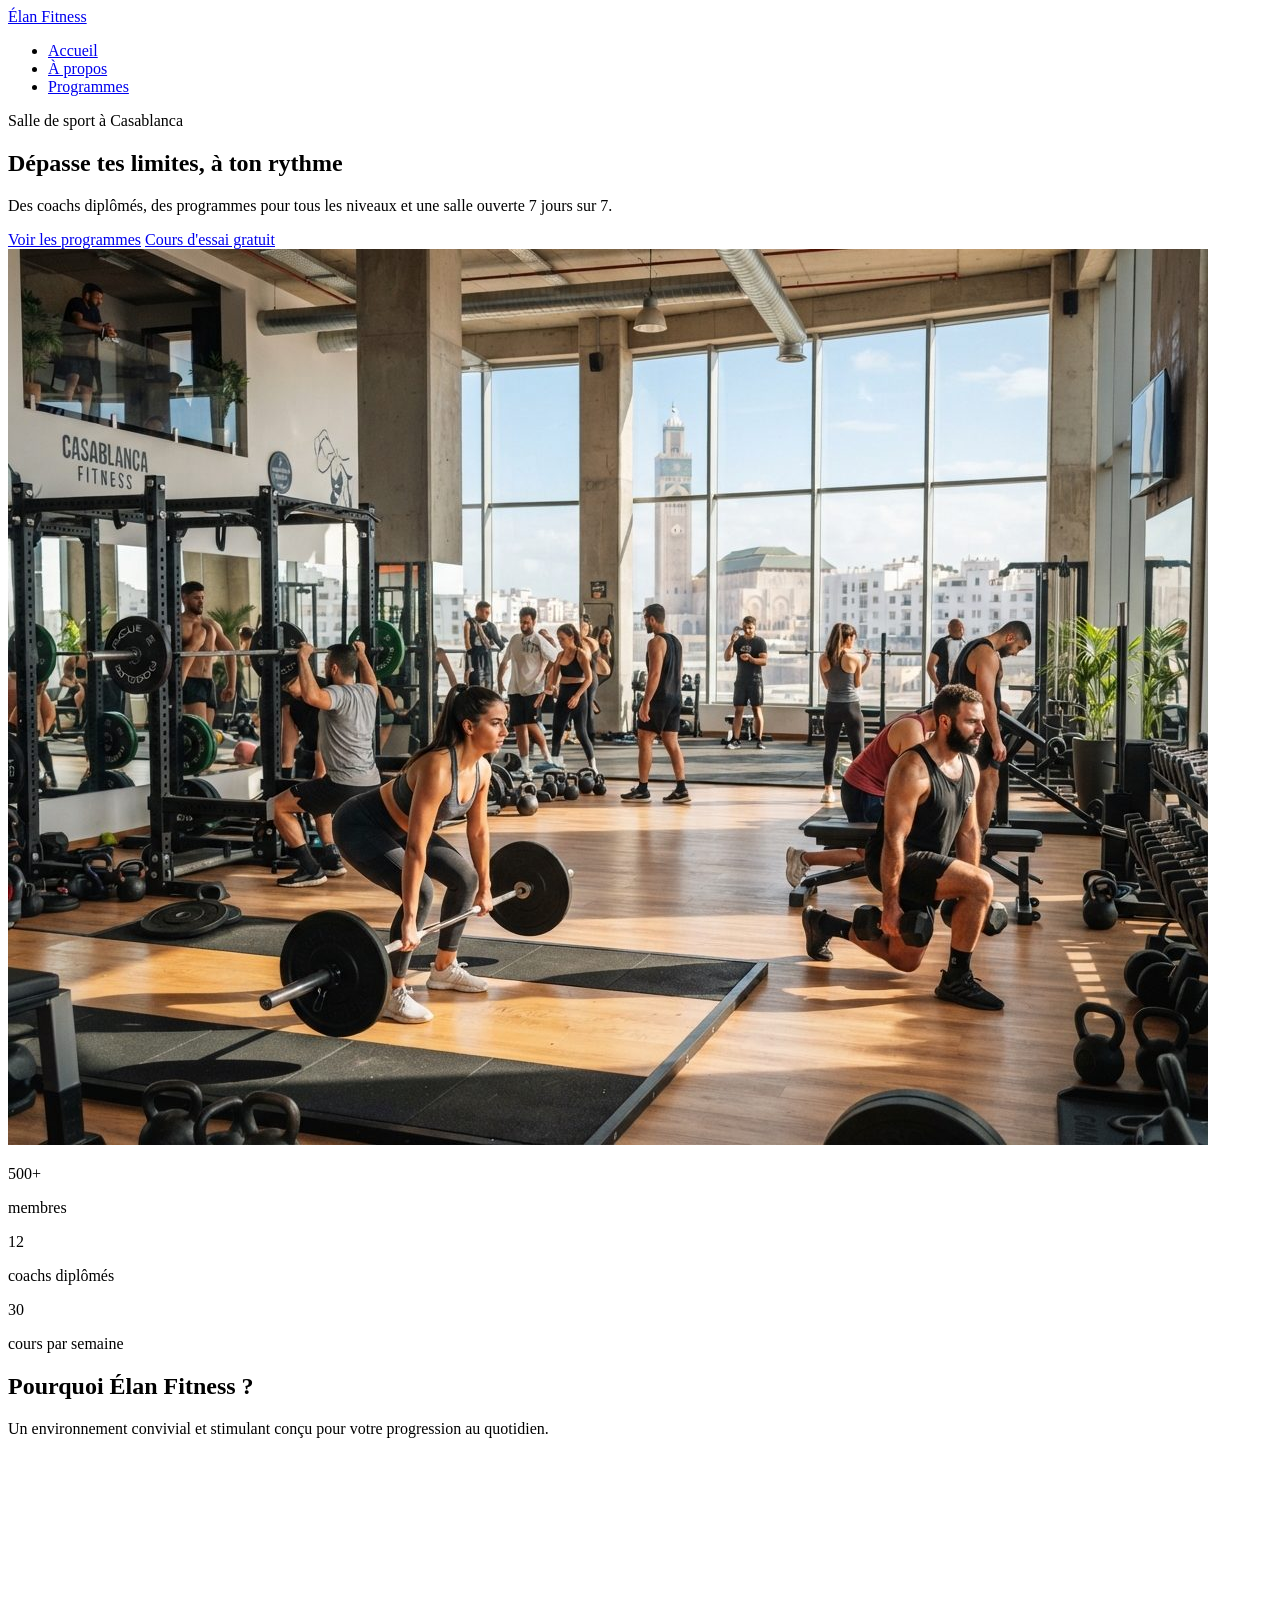
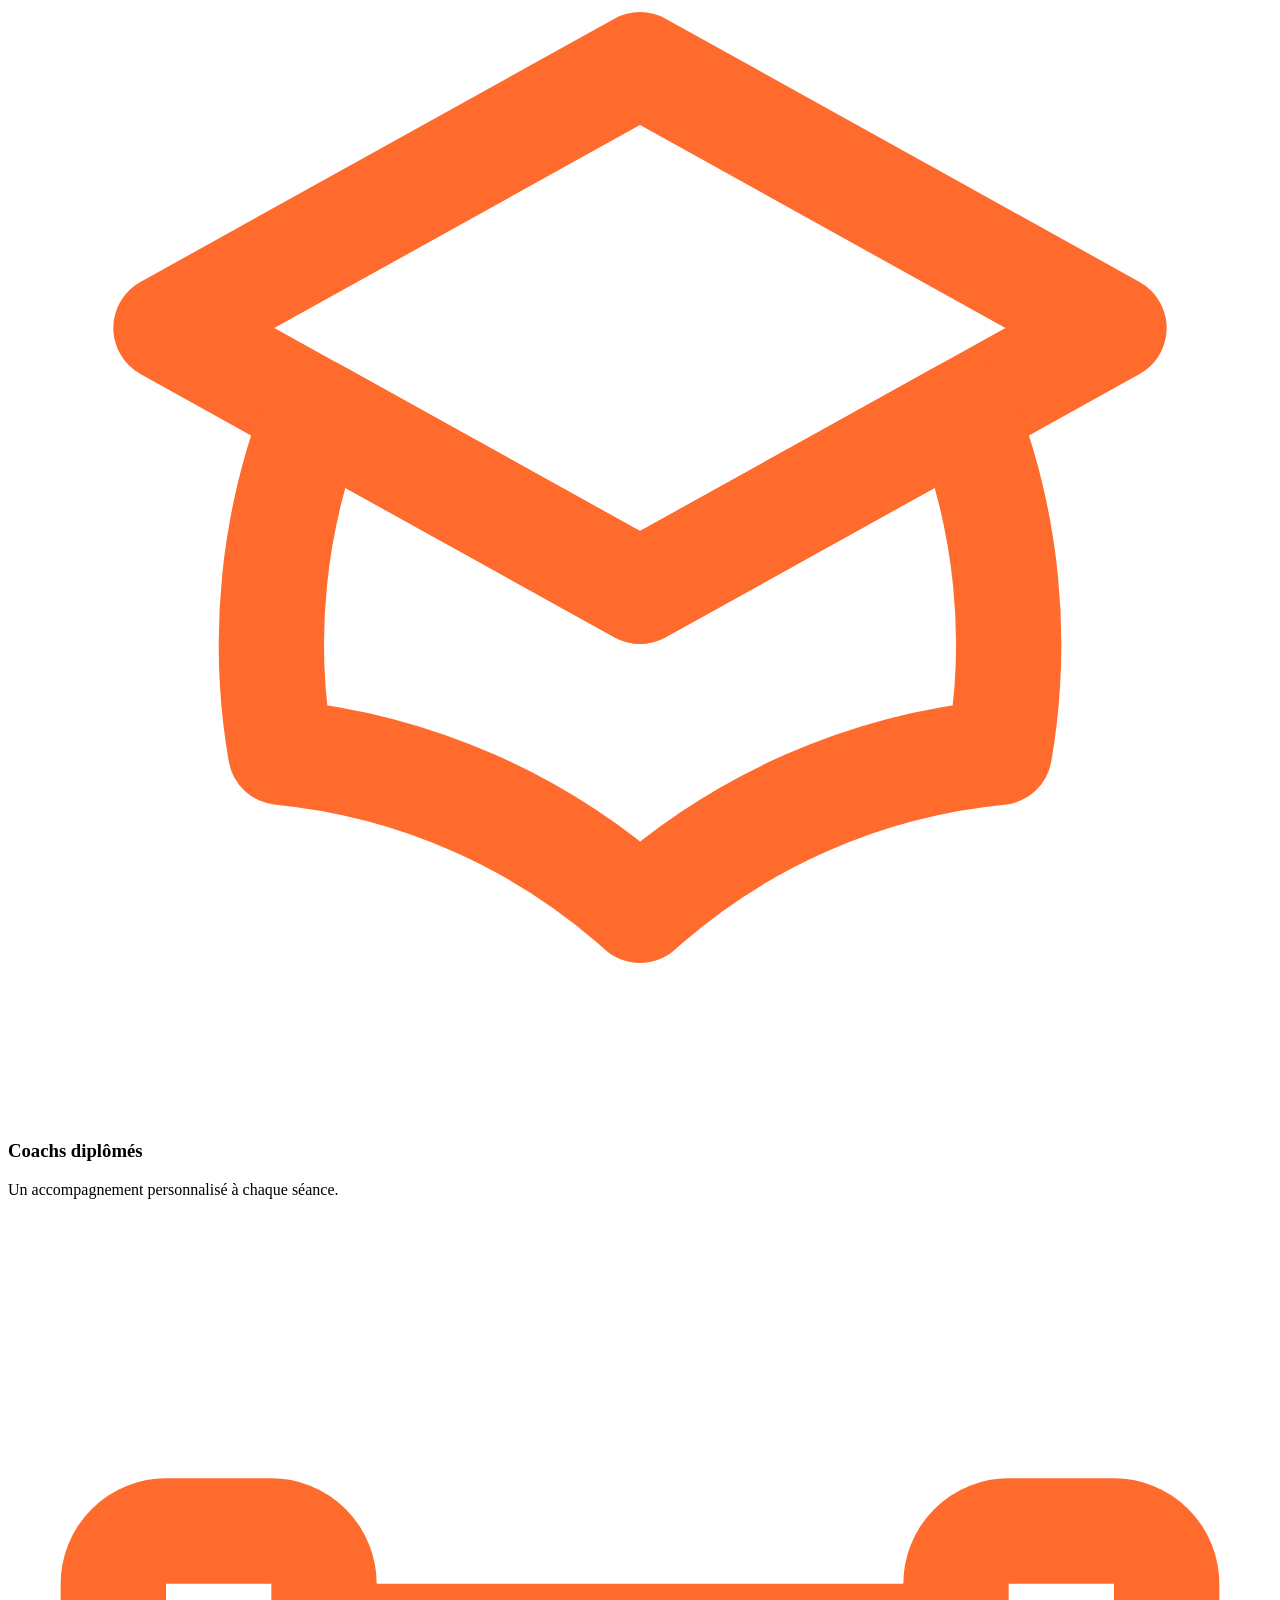
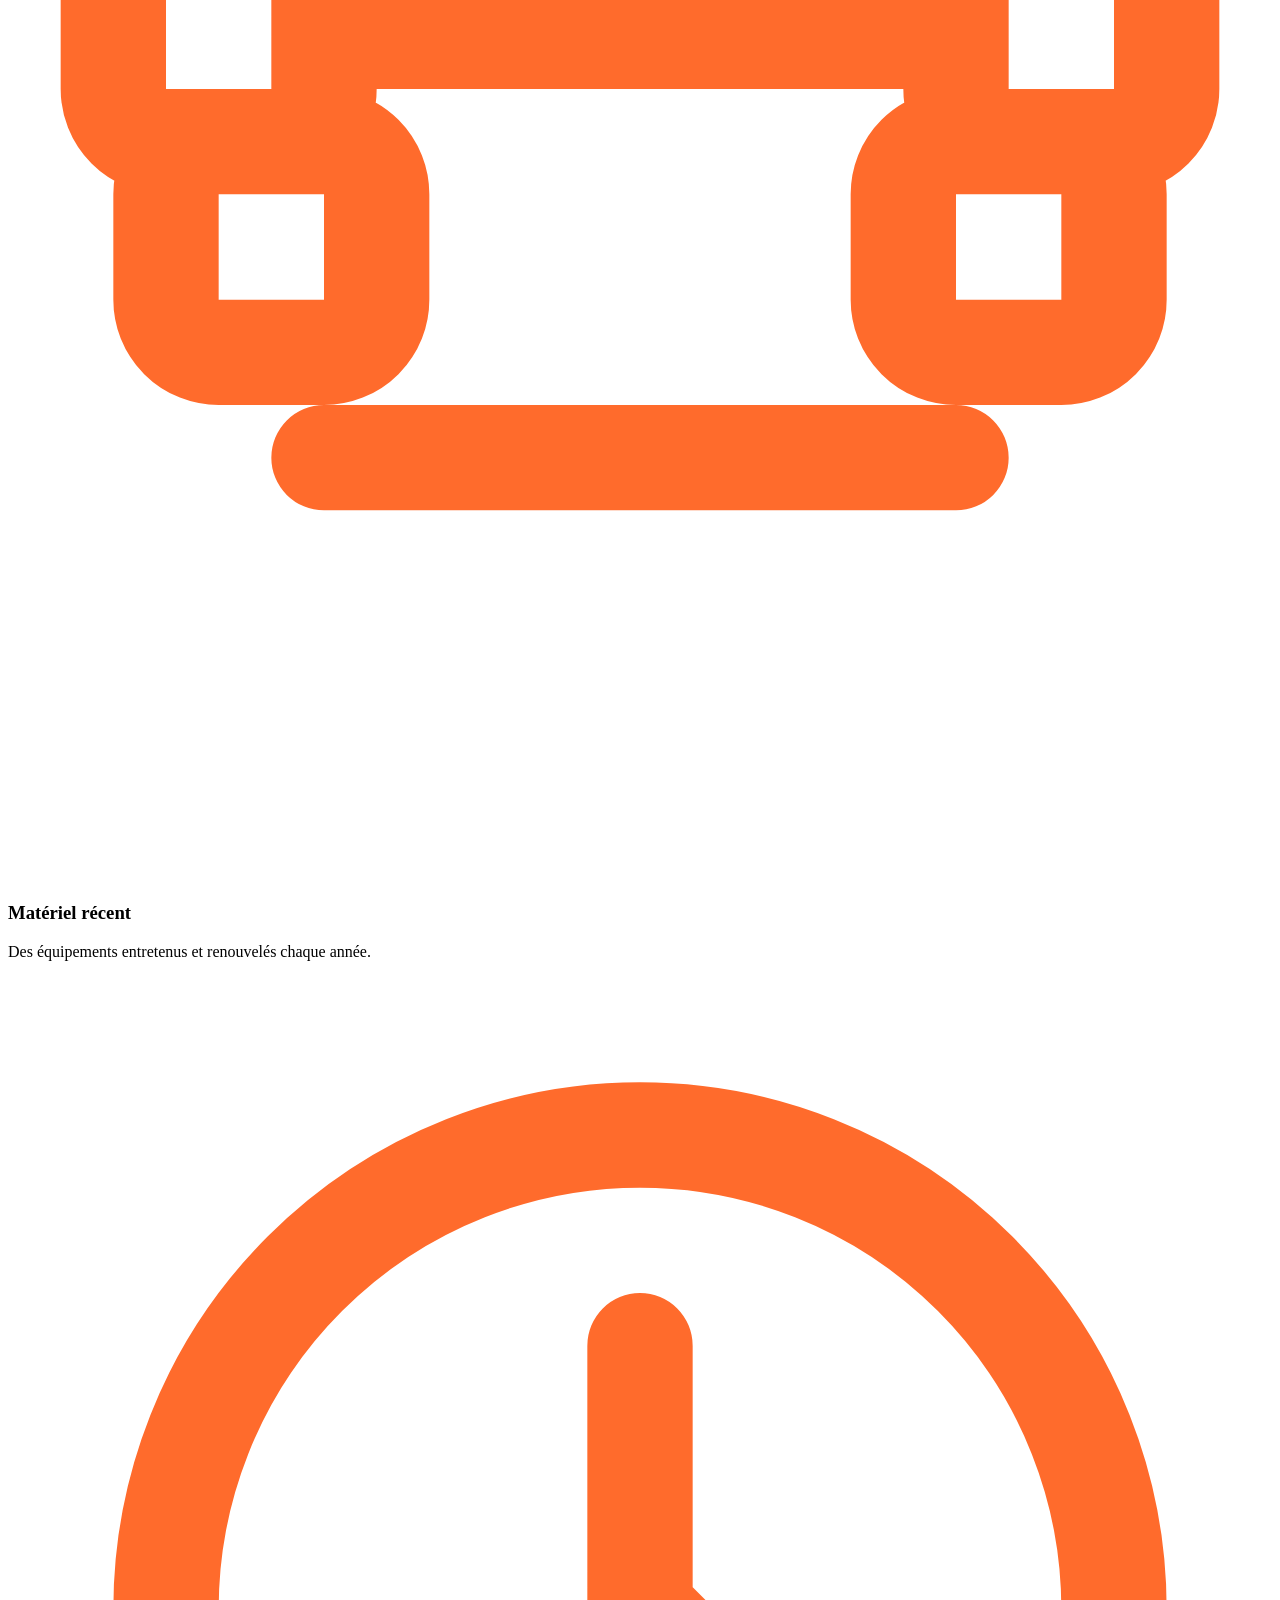
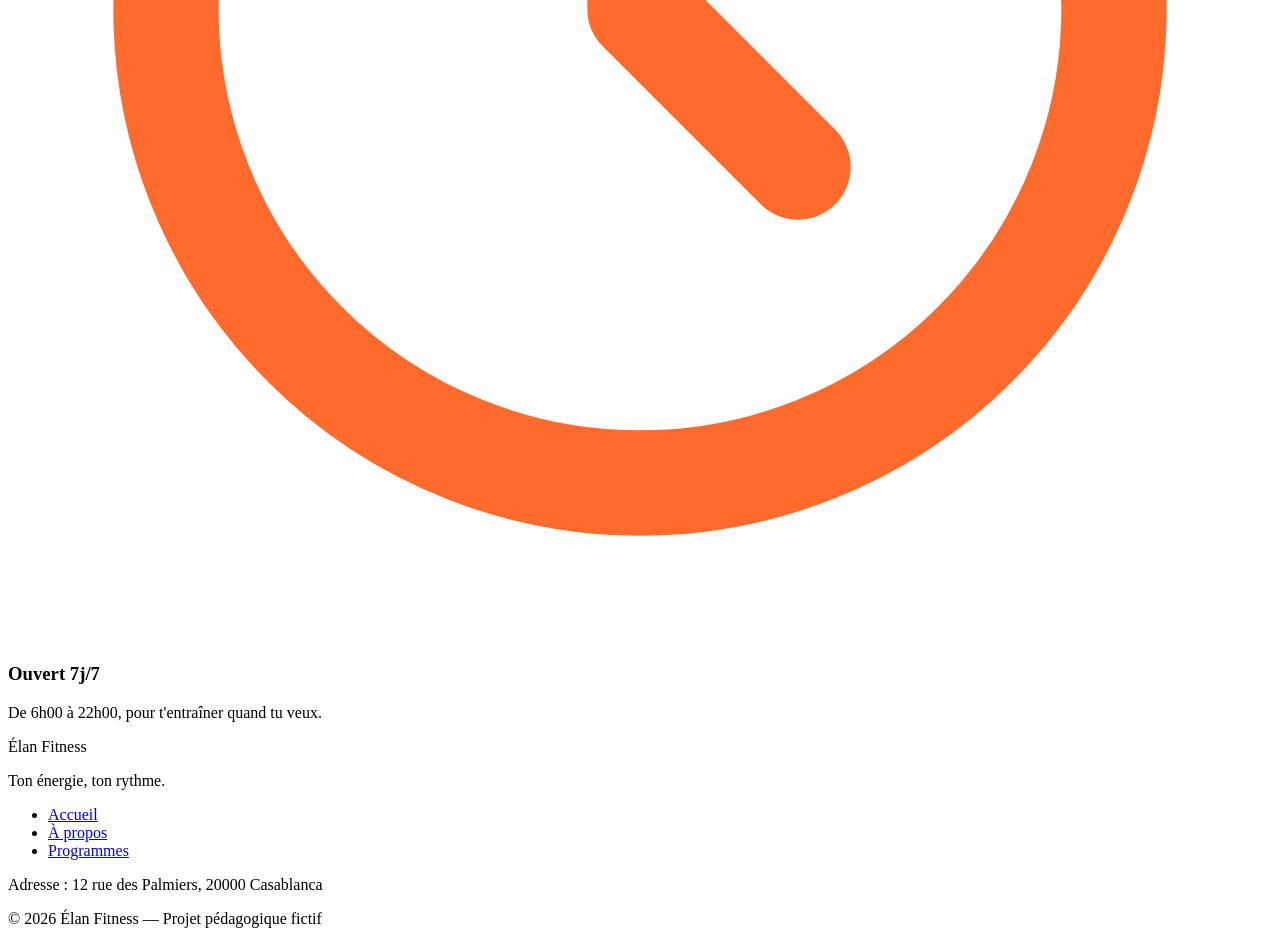
==== elan-fitness/index.html @ ed2ac83a "first" ====
<!DOCTYPE html>
<html lang="fr">
<head>
  <meta charset="UTF-8">
  <meta name="viewport" content="width=device-width, initial-scale=1">
  <meta name="description" content="Élan Fitness, salle de sport à Casablanca : musculation, yoga, cardio et boxe fitness avec des coachs diplômés. Réservez votre cours d'essai gratuit.">
  <title>Élan Fitness | Salle de sport à Casablanca</title>

  <link rel="preconnect" href="https://fonts.googleapis.com">
  <link rel="preconnect" href="https://fonts.gstatic.com" crossorigin>
  <link href="https://fonts.googleapis.com/css2?family=Inter:wght@400;500;600&family=Poppins:wght@600;700;800&display=swap" rel="stylesheet">

  <link rel="stylesheet" href="style.css">
</head>

<body>

  <header class="en-tete">
    <div class="conteneur en-tete-contenu">
      <a href="#accueil" class="logo">Élan Fitness</a>

      <nav aria-label="Navigation principale">
        <ul class="menu">
          <li><a href="#accueil" class="lien-actif">Accueil</a></li>
          <li><a href="apropos.html">À propos</a></li>
          <li><a href="programmes.html">Programmes</a></li>
        </ul>
      </nav>
    </div>
  </header>

  <main>

    <section id="accueil" class="hero">
      <div class="conteneur">

        <div class="hero-contenu">
          <div class="hero-texte">
            <p class="sur-titre">Salle de sport à Casablanca</p>
            <h1>Dépasse tes limites, à ton rythme</h1>
            <p class="hero-description">
              Des coachs diplômés, des programmes pour tous les niveaux et une salle ouverte 7 jours sur 7.
            </p>
            <div class="boutons">
              <a href="#programmes" class="bouton bouton-principal">Voir les programmes</a>
              <a href="#contact" class="bouton bouton-secondaire">Cours d'essai gratuit</a>
            </div>
          </div>

          <img class="hero-image" src="img/hero.jpg" alt="Des personnes s'entraînent dans une salle de sport lumineuse à Casablanca">
        </div>

        <div class="chiffres">
          <div class="chiffre">
            <p class="chiffre-nombre">500+</p>
            <p>membres</p>
          </div>
          <div class="chiffre">
            <p class="chiffre-nombre">12</p>
            <p>coachs diplômés</p>
          </div>
          <div class="chiffre">
            <p class="chiffre-nombre">30</p>
            <p>cours par semaine</p>
          </div>
        </div>

      </div>
    </section>

    <section class="section section-blanche">
      <div class="conteneur">

        <div class="section-titre">
          <h2>Pourquoi Élan Fitness ?</h2>
          <p>Un environnement convivial et stimulant conçu pour votre progression au quotidien.</p>
        </div>

        <div class="cartes">
          <article class="carte carte-avantage">
            <div class="icone"><img src="img/icone-coach.svg" alt=""></div>
            <h3>Coachs diplômés</h3>
            <p>Un accompagnement personnalisé à chaque séance.</p>
          </article>

          <article class="carte carte-avantage">
            <div class="icone"><img src="img/icone-materiel.svg" alt=""></div>
            <h3>Matériel récent</h3>
            <p>Des équipements entretenus et renouvelés chaque année.</p>
          </article>

          <article class="carte carte-avantage">
            <div class="icone"><img src="img/icone-horloge.svg" alt=""></div>
            <h3>Ouvert 7j/7</h3>
            <p>De 6h00 à 22h00, pour t'entraîner quand tu veux.</p>
          </article>
        </div>

      </div>
    </section>

    

  </main>

  <footer class="pied-de-page">
    <div class="conteneur">

      <div class="pied-haut">
        <div>
          <p class="logo logo-clair">Élan Fitness</p>
          <p class="slogan">Ton énergie, ton rythme.</p>
        </div>

        <nav aria-label="Navigation du pied de page">
          <ul class="menu menu-pied">
            <li><a href="index.html">Accueil</a></li>
            <li><a href="apropos.html">À propos</a></li>
            <li><a href="programmes.html">Programmes</a></li>
          </ul>
        </nav>
      </div>

      <div class="pied-bas">
        <p>Adresse : 12 rue des Palmiers, 20000 Casablanca</p>
        <p>&copy; 2026 Élan Fitness — Projet pédagogique fictif</p>
      </div>

    </div>
  </footer>

</body>
</html>
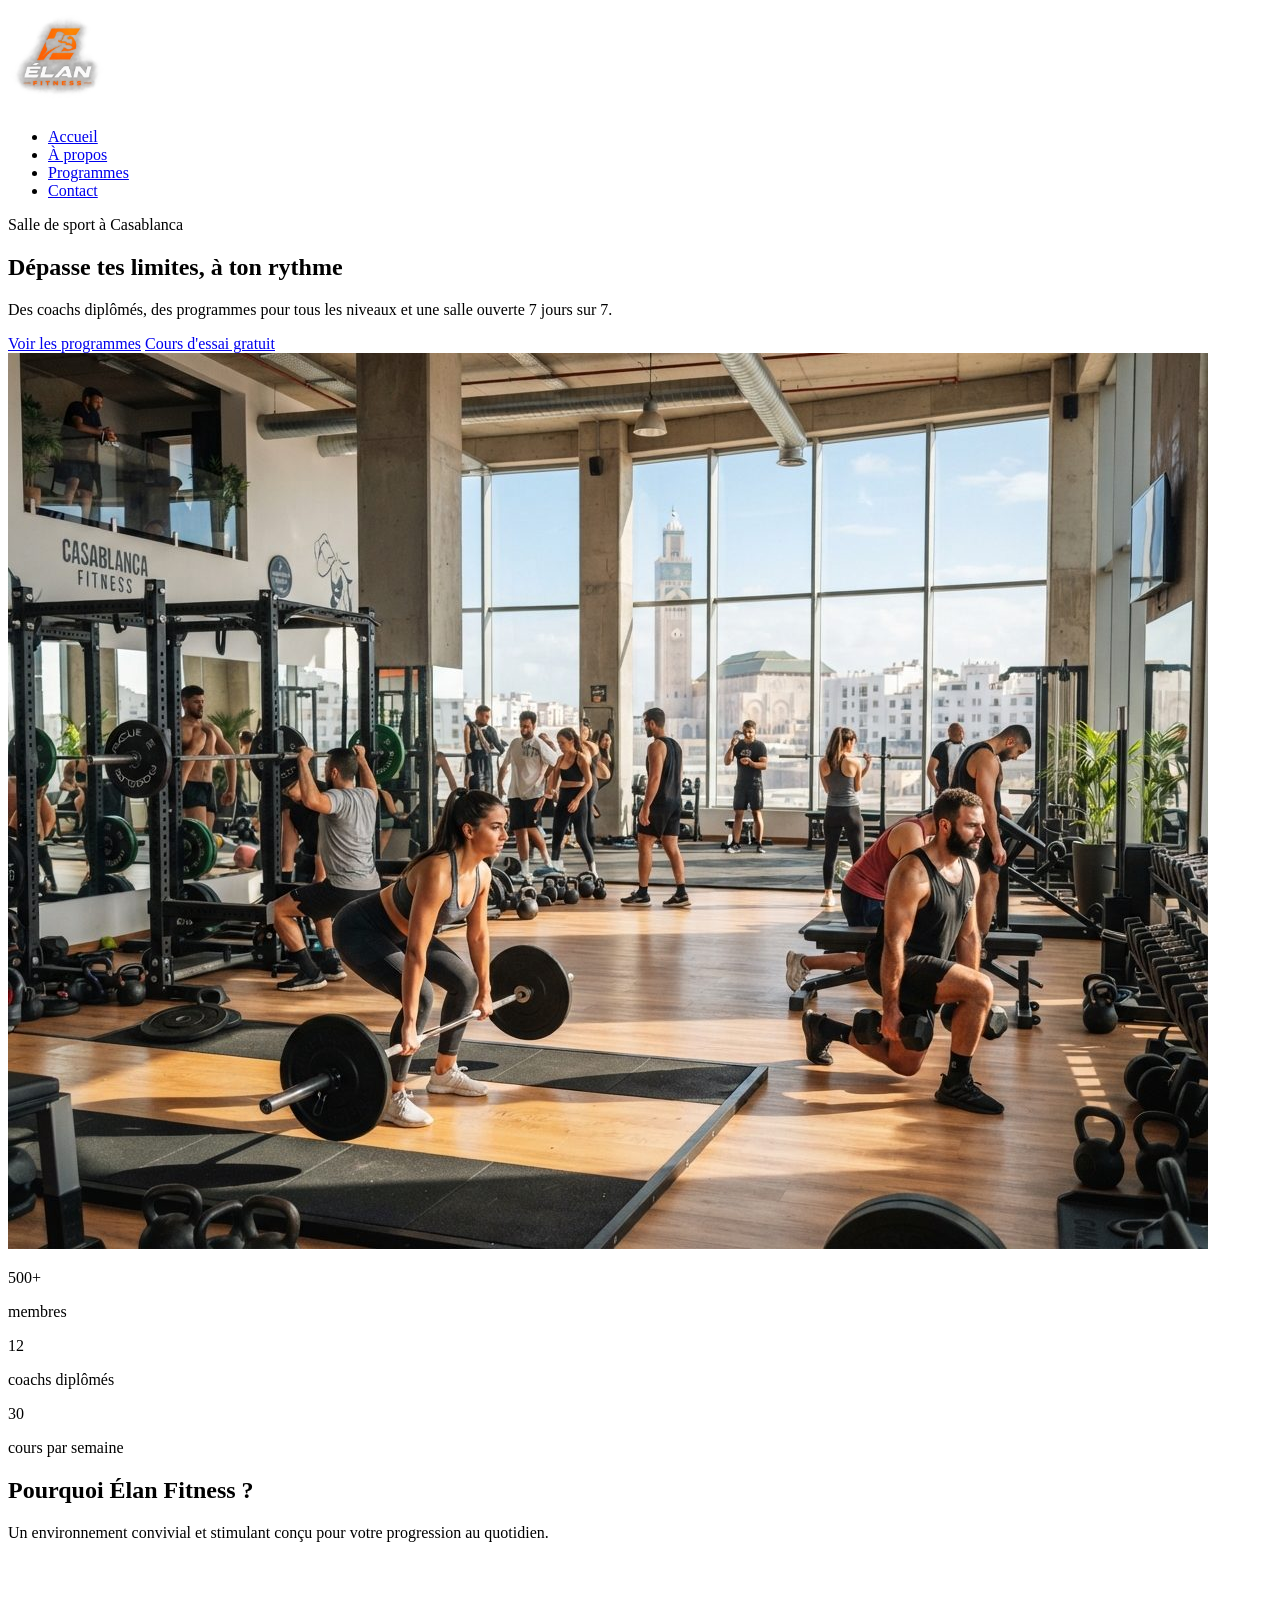
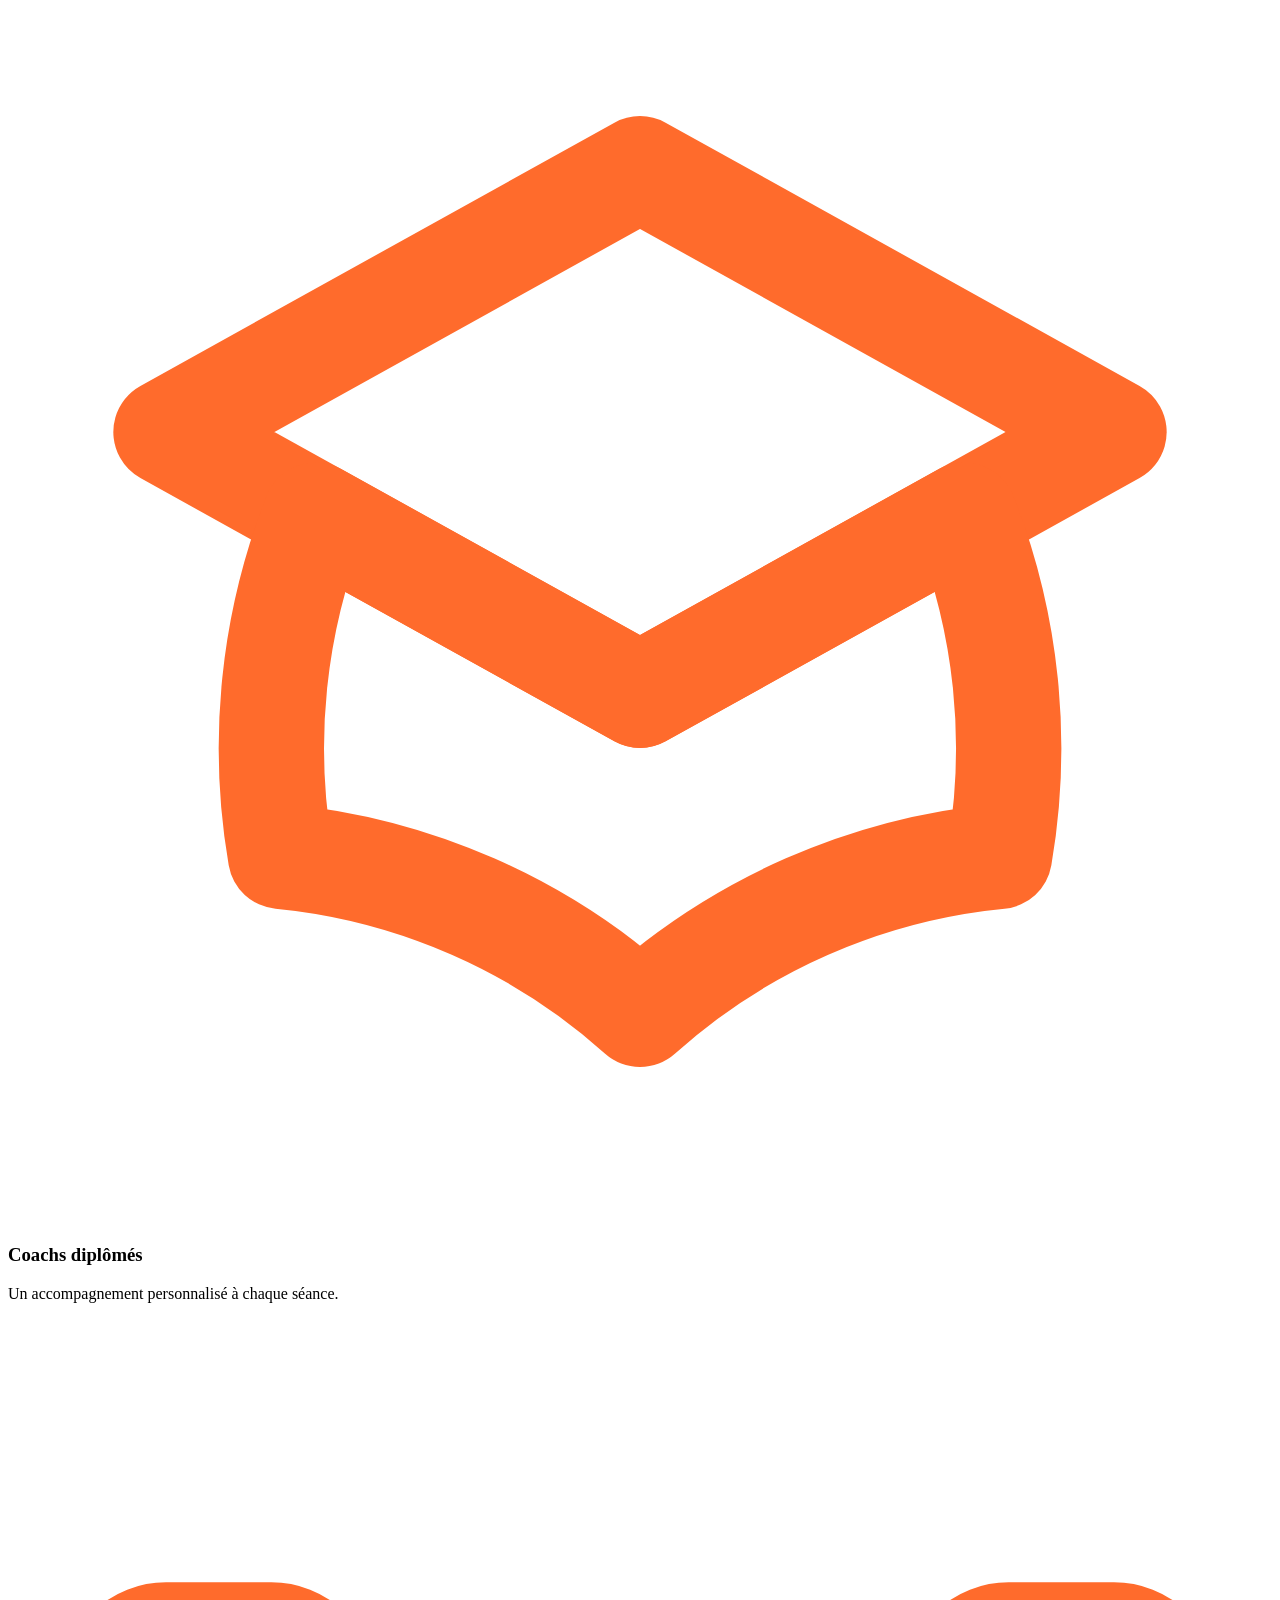
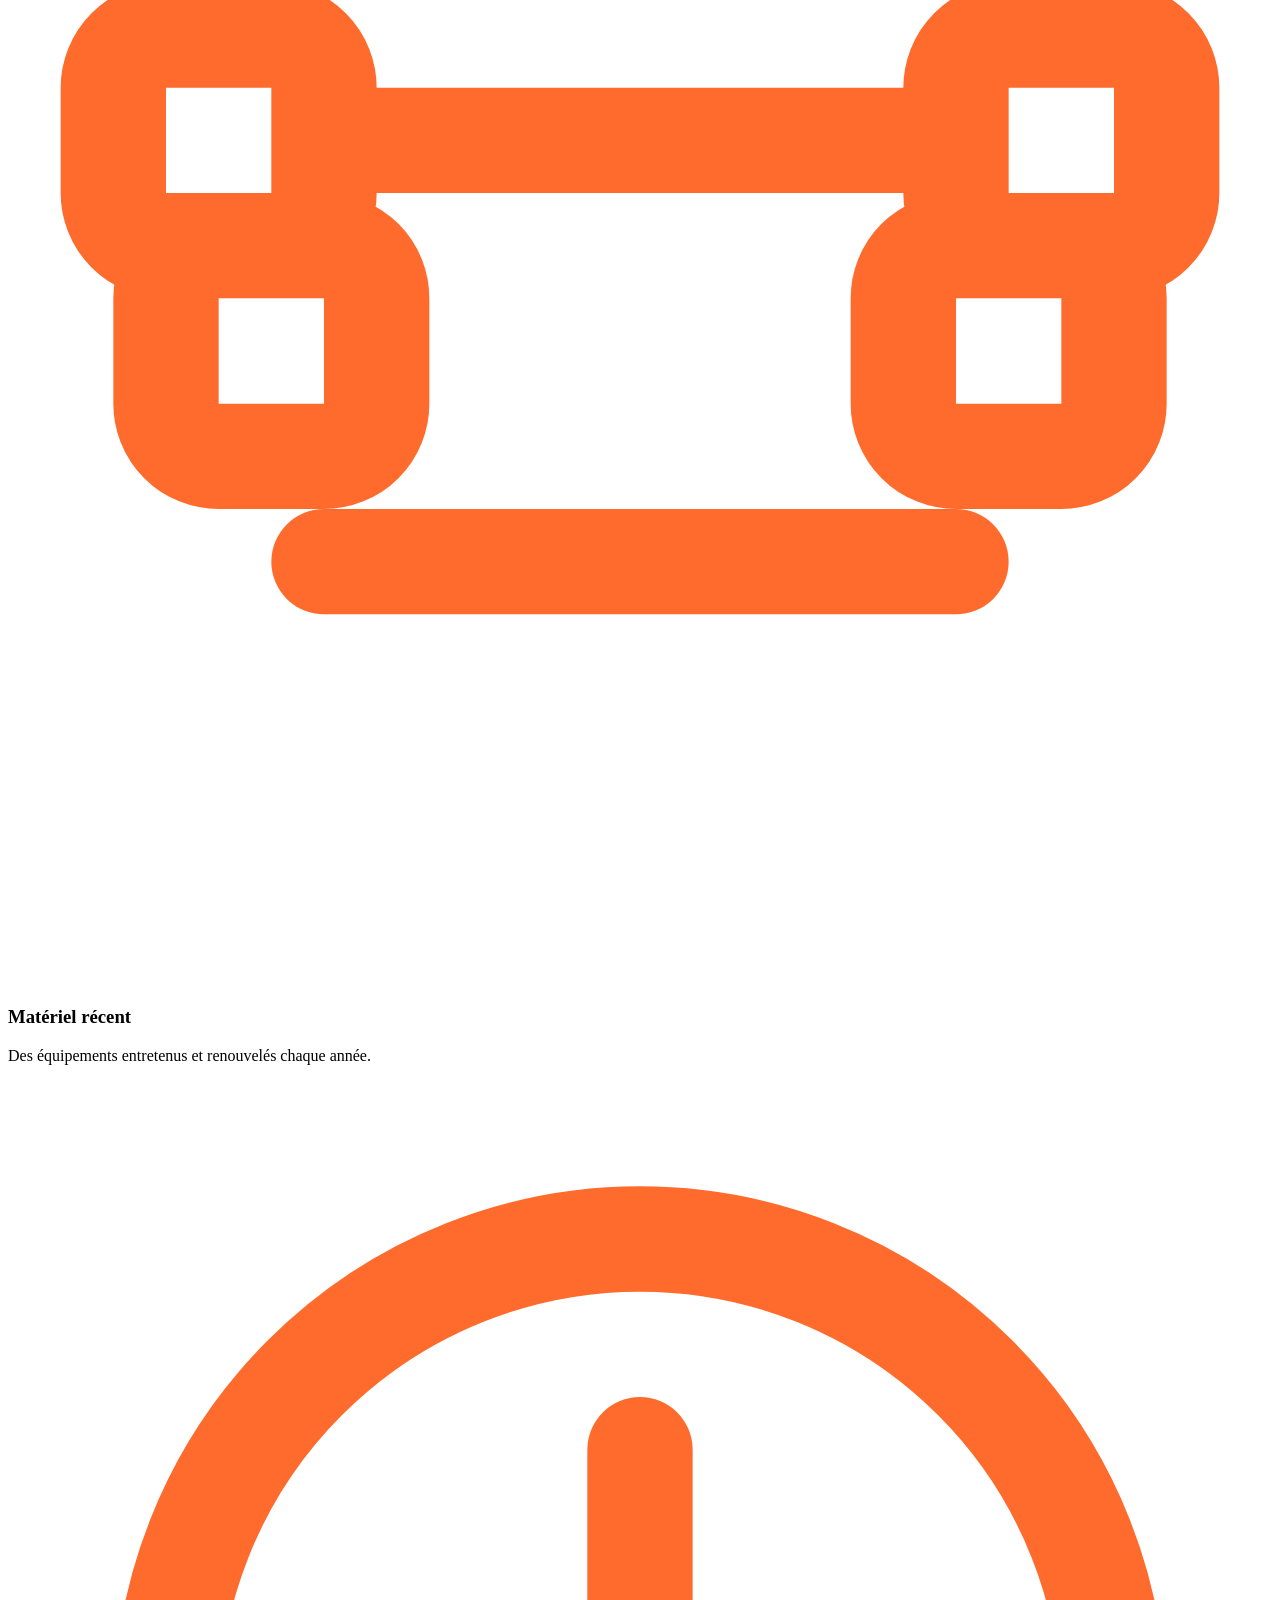
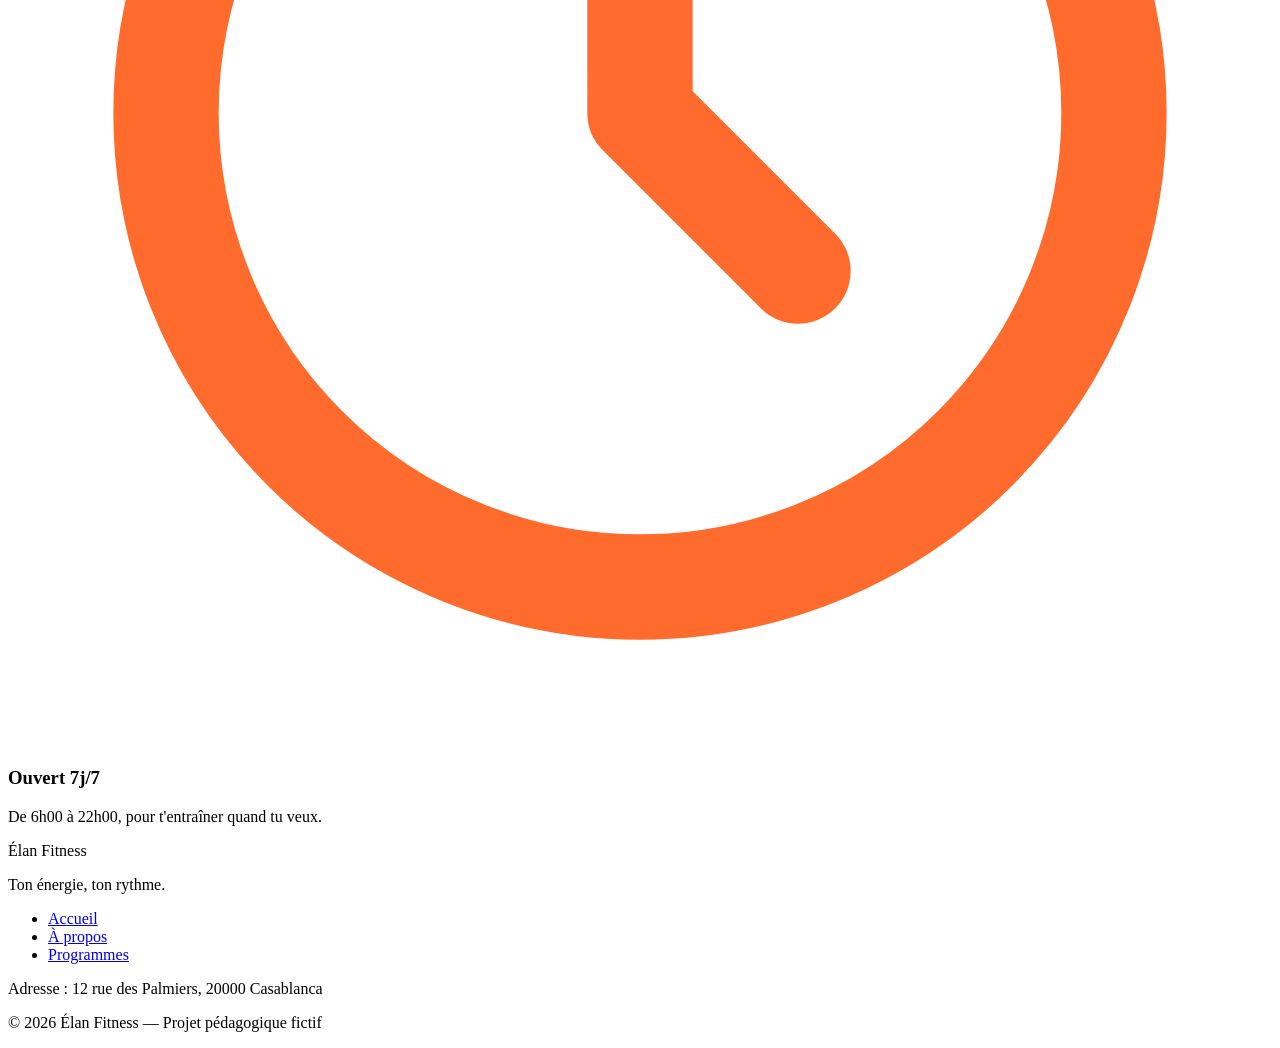
==== commit f2b40a3c: "second commit" ====
--- a/elan-fitness/index.html
+++ b/elan-fitness/index.html
@@ -17,13 +17,14 @@
 
   <header class="en-tete">
     <div class="conteneur en-tete-contenu">
-      <a href="#accueil" class="logo">Élan Fitness</a>
+      <a href="#accueil" class="logo"><img src="img/photo.png" height="100px" width="100px"></a>
 
       <nav aria-label="Navigation principale">
         <ul class="menu">
           <li><a href="#accueil" class="lien-actif">Accueil</a></li>
           <li><a href="apropos.html">À propos</a></li>
           <li><a href="programmes.html">Programmes</a></li>
+            <li><a href="contact.html">Contact</a></li>  
         </ul>
       </nav>
     </div>
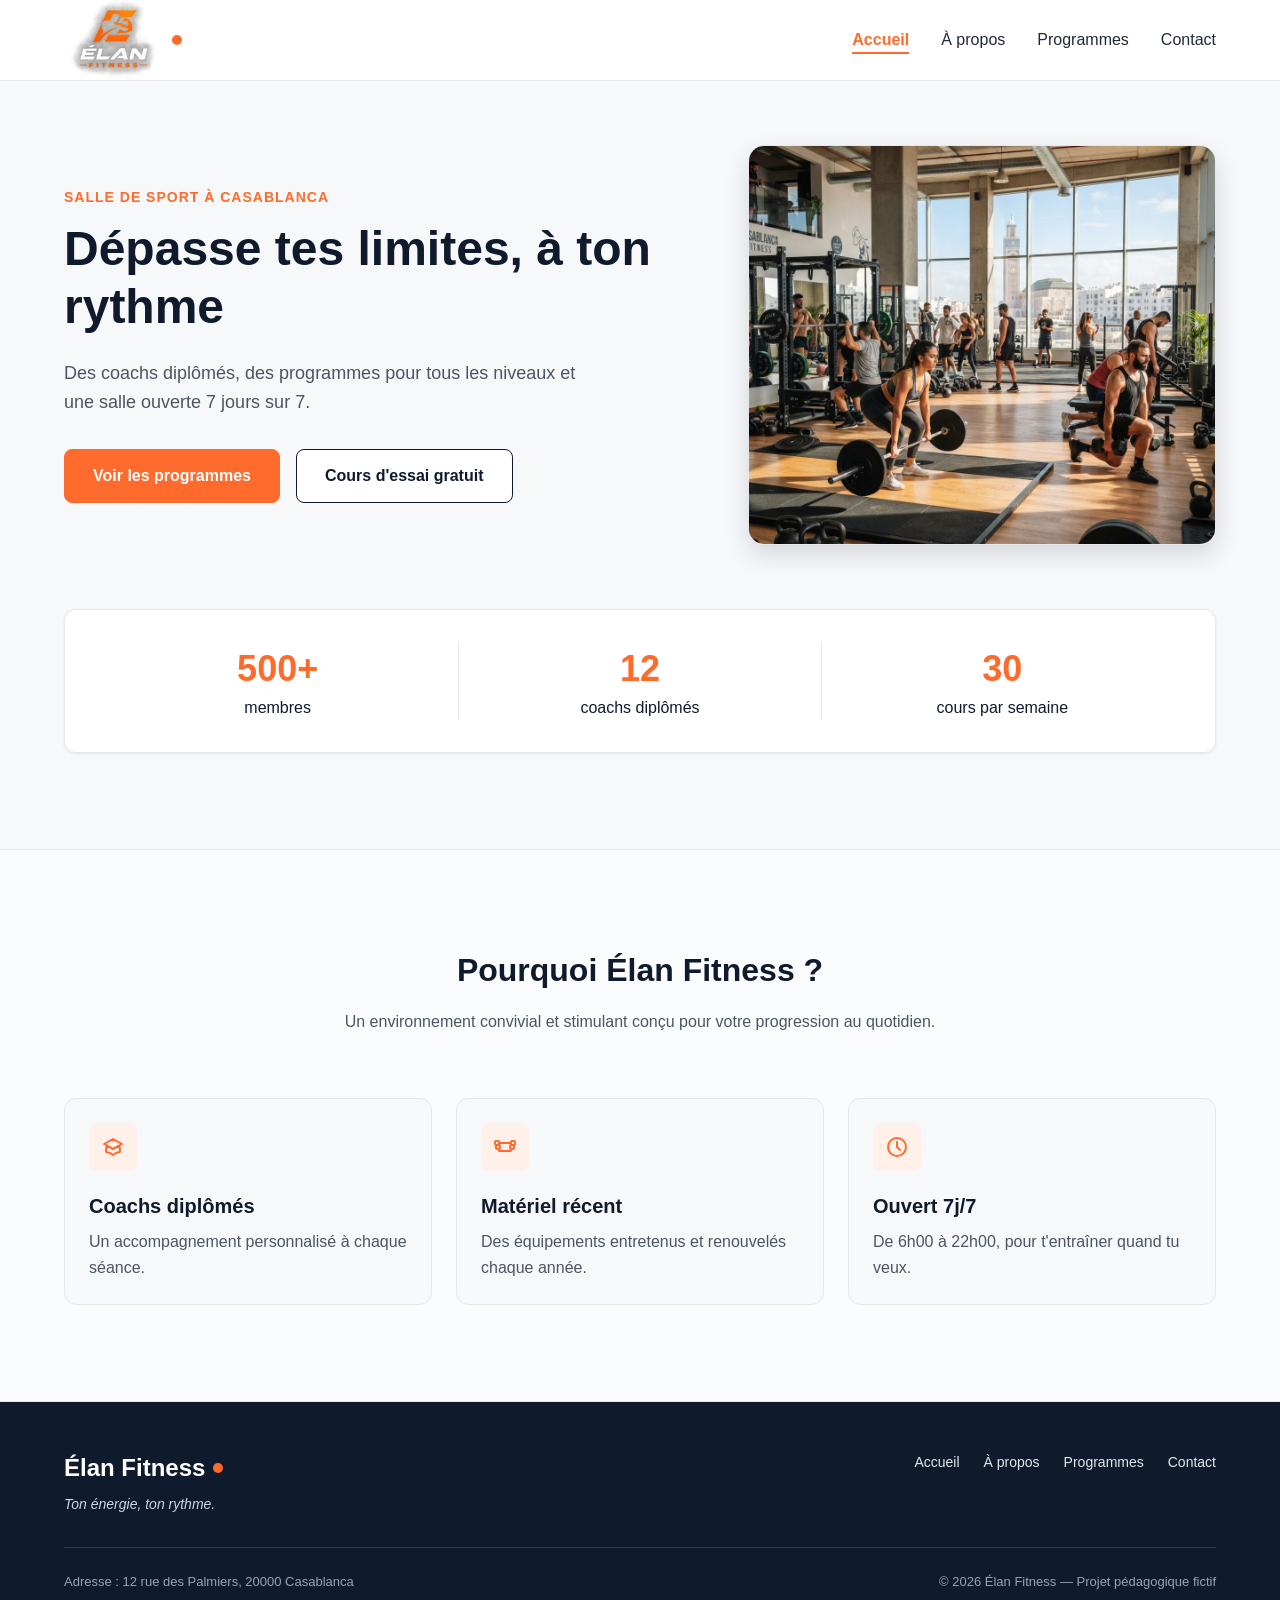
==== commit 150b4f5a: "modifier css" ====
--- a/elan-fitness/index.html
+++ b/elan-fitness/index.html
@@ -118,6 +118,7 @@
             <li><a href="index.html">Accueil</a></li>
             <li><a href="apropos.html">À propos</a></li>
             <li><a href="programmes.html">Programmes</a></li>
+            <li><a href="contact.html">Contact</a></li>
           </ul>
         </nav>
       </div>
--- a/elan-fitness/style.css
+++ b/elan-fitness/style.css
@@ -0,0 +1,594 @@
+* {
+  box-sizing: border-box;
+  margin: 0;
+  padding: 0;
+}
+
+html {
+  scroll-behavior: smooth;
+}
+
+body {
+  font-family: 'Inter', Arial, sans-serif;
+  font-size: 16px;
+  line-height: 1.5;
+  color: #1F2937;
+  background-color: #F7F8FA;
+}
+
+h1, h2, h3, h4 {
+  font-family: 'Poppins', Arial, sans-serif;
+  color: #0F1B2D;
+}
+
+a {
+  color: inherit;
+  text-decoration: none;
+}
+
+ul {
+  list-style: none;
+}
+
+img {
+  display: block;
+  max-width: 100%;
+}
+
+a:focus-visible,
+button:focus-visible {
+  outline: 3px solid #FF6B2C;
+  outline-offset: 2px;
+}
+
+.conteneur {
+  width: 100%;
+  max-width: 1200px;
+  margin: 0 auto;
+  padding: 0 24px;
+}
+
+.section {
+  padding: 96px 0;
+}
+
+.section-blanche {
+  background-color: #FFFFFF;
+  border-top: 1px solid #E5E7EB;
+  border-bottom: 1px solid #E5E7EB;
+}
+
+.section-titre {
+  max-width: 640px;
+  margin: 0 auto 64px;
+  text-align: center;
+}
+
+.section-titre h2 {
+  font-size: 32px;
+  margin-bottom: 16px;
+}
+
+.section-titre h3 {
+  font-size: 26px;
+  margin-bottom: 12px;
+}
+
+.section-titre p {
+  color: #4B5563;
+}
+
+.sur-titre {
+  font-size: 14px;
+  font-weight: 600;
+  color: #FF6B2C;
+  text-transform: uppercase;
+  letter-spacing: 1px;
+  margin-bottom: 12px;
+}
+
+.bouton {
+  display: inline-block;
+  padding: 14px 28px;
+  border-radius: 8px;
+  font-size: 16px;
+  font-weight: 600;
+  text-align: center;
+  cursor: pointer;
+}
+
+.bouton-principal {
+  background-color: #FF6B2C;
+  border: 1px solid #FF6B2C;
+  color: #FFFFFF;
+}
+
+.bouton-principal:hover {
+  background-color: #F05817;
+}
+
+.bouton-secondaire {
+  background-color: #FFFFFF;
+  border: 1px solid #0F1B2D;
+  color: #0F1B2D;
+}
+
+.bouton-secondaire:hover {
+  background-color: #F3F4F6;
+}
+
+.cartes {
+  display: flex;
+  gap: 24px;
+}
+
+.carte {
+  flex: 1;
+  background-color: #FFFFFF;
+  border: 1px solid #E5E7EB;
+  border-radius: 12px;
+  box-shadow: 0 1px 3px rgba(15, 27, 45, 0.08);
+}
+
+.icone {
+  width: 48px;
+  height: 48px;
+  background-color: #FFF0EA;
+  border-radius: 8px;
+  display: flex;
+  align-items: center;
+  justify-content: center;
+}
+
+.icone img {
+  width: 24px;
+  height: 24px;
+}
+
+.icone-petite {
+  width: 32px;
+  height: 32px;
+  border-radius: 50%;
+}
+
+.icone-petite img {
+  width: 16px;
+  height: 16px;
+}
+
+.en-tete {
+  position: sticky;
+  top: 0;
+  z-index: 10;
+  background-color: #FFFFFF;
+  border-bottom: 1px solid #E5E7EB;
+}
+
+.en-tete-contenu {
+  height: 80px;
+  display: flex;
+  align-items: center;
+  justify-content: space-between;
+}
+
+.logo {
+  display: flex;
+  align-items: center;
+  font-family: 'Poppins', Arial, sans-serif;
+  font-size: 24px;
+  font-weight: 700;
+  color: #0F1B2D;
+}
+
+.logo::after {
+  content: "";
+  width: 10px;
+  height: 10px;
+  margin-left: 8px;
+  background-color: #FF6B2C;
+  border-radius: 50%;
+}
+
+.menu {
+  display: flex;
+  gap: 32px;
+}
+
+.menu a {
+  font-weight: 500;
+  padding-bottom: 4px;
+  border-bottom: 2px solid transparent;
+}
+
+.menu a:hover {
+  color: #FF6B2C;
+}
+
+.menu .lien-actif {
+  color: #FF6B2C;
+  font-weight: 600;
+  border-bottom-color: #FF6B2C;
+}
+
+.hero {
+  padding: 64px 0 96px;
+}
+
+.hero-contenu {
+  display: flex;
+  align-items: center;
+  gap: 32px;
+}
+
+.hero-texte {
+  flex: 7;
+}
+
+.hero-texte h1 {
+  font-size: 48px;
+  font-weight: 800;
+  line-height: 1.2;
+  margin-bottom: 24px;
+}
+
+.hero-description {
+  max-width: 520px;
+  font-size: 18px;
+  line-height: 1.6;
+  color: #4B5563;
+  margin-bottom: 32px;
+}
+
+.boutons {
+  display: flex;
+  flex-wrap: wrap;
+  gap: 16px;
+}
+
+.hero-image {
+  flex: 5;
+  min-width: 0;
+  height: 400px;
+  object-fit: cover;
+  border-radius: 16px;
+  border: 1px solid #E5E7EB;
+  box-shadow: 0 10px 25px rgba(15, 27, 45, 0.15);
+}
+
+.chiffres {
+  display: flex;
+  margin-top: 64px;
+  padding: 32px;
+  background-color: #FFFFFF;
+  border: 1px solid #E5E7EB;
+  border-radius: 12px;
+  box-shadow: 0 1px 3px rgba(15, 27, 45, 0.08);
+}
+
+.chiffre {
+  flex: 1;
+  text-align: center;
+  font-weight: 500;
+  color: #0F1B2D;
+}
+
+.chiffre + .chiffre {
+  border-left: 1px solid #E5E7EB;
+}
+
+.chiffre-nombre {
+  font-family: 'Poppins', Arial, sans-serif;
+  font-size: 36px;
+  font-weight: 800;
+  color: #FF6B2C;
+}
+
+.carte-avantage {
+  padding: 24px;
+  background-color: #F7F8FA;
+  box-shadow: none;
+}
+
+.carte-avantage .icone {
+  margin-bottom: 20px;
+}
+
+.carte-avantage h3 {
+  font-size: 20px;
+  margin-bottom: 8px;
+}
+
+.carte-avantage p {
+  color: #4B5563;
+  line-height: 1.6;
+}
+
+.apropos-contenu {
+  display: flex;
+  align-items: center;
+  gap: 64px;
+}
+
+.apropos-texte {
+  flex: 7;
+}
+
+.apropos-texte h2 {
+  font-size: 36px;
+  line-height: 1.2;
+  margin-bottom: 20px;
+}
+
+.apropos-texte p {
+  color: #4B5563;
+  line-height: 1.7;
+  margin-bottom: 16px;
+}
+
+.valeurs {
+  display: flex;
+  gap: 16px;
+  margin-top: 32px;
+}
+
+.valeur {
+  flex: 1;
+  display: flex;
+  align-items: center;
+  gap: 12px;
+  padding: 12px 16px;
+  background-color: #FFFFFF;
+  border: 1px solid #E5E7EB;
+  border-radius: 12px;
+  font-family: 'Poppins', Arial, sans-serif;
+  font-size: 14px;
+  font-weight: 600;
+  color: #0F1B2D;
+}
+
+.apropos-image {
+  flex: 5;
+  min-width: 0;
+  height: 360px;
+  object-fit: cover;
+  border-radius: 16px;
+  box-shadow: 0 10px 25px rgba(15, 27, 45, 0.15);
+}
+
+.carte-programme {
+  display: flex;
+  flex-direction: column;
+  overflow: hidden;
+}
+
+.carte-programme > img {
+  width: 100%;
+  height: 200px;
+  object-fit: cover;
+}
+
+.programme-corps {
+  flex: 1;
+  display: flex;
+  flex-direction: column;
+  padding: 20px;
+}
+
+.programme-corps h3 {
+  font-size: 20px;
+  margin-bottom: 8px;
+}
+
+.programme-corps p {
+  font-size: 15px;
+  color: #4B5563;
+}
+
+.etiquette {
+  align-self: flex-start;
+  padding: 4px 10px;
+  margin-bottom: 12px;
+  border-radius: 6px;
+  font-size: 12px;
+  font-weight: 600;
+}
+
+.etiquette-orange {
+  background-color: #FFEDE5;
+  color: #C2410C;
+}
+
+.etiquette-bleue {
+  background-color: #DBEAFE;
+  color: #1D4ED8;
+}
+
+.etiquette-verte {
+  background-color: #D1FAE5;
+  color: #047857;
+}
+
+.programme-corps .duree {
+  display: flex;
+  align-items: center;
+  gap: 8px;
+  margin-top: auto;
+  padding-top: 16px;
+  border-top: 1px solid #E5E7EB;
+  font-size: 13px;
+  font-weight: 600;
+  color: #0F1B2D;
+}
+
+.programme-corps h3 + p {
+  margin-bottom: 16px;
+}
+
+.duree img {
+  width: 16px;
+  height: 16px;
+}
+
+.formules {
+  margin-top: 96px;
+}
+
+.formule {
+  position: relative;
+  display: flex;
+  flex-direction: column;
+  padding: 28px;
+}
+
+.formule h4 {
+  font-size: 20px;
+}
+
+.prix {
+  margin: 8px 0 16px;
+  font-family: 'Poppins', Arial, sans-serif;
+  font-size: 30px;
+  font-weight: 800;
+  color: #FF6B2C;
+}
+
+.prix span {
+  font-family: 'Inter', Arial, sans-serif;
+  font-size: 16px;
+  font-weight: 500;
+  color: #4B5563;
+}
+
+.prix-note {
+  margin: -8px 0 16px;
+  font-size: 13px;
+  color: #4B5563;
+}
+
+.formule-liste {
+  flex: 1;
+  margin-bottom: 24px;
+}
+
+.formule-liste li {
+  padding-left: 28px;
+  margin-bottom: 12px;
+  font-size: 15px;
+  background-image: url('img/icone-check.svg');
+  background-repeat: no-repeat;
+  background-position: left center;
+  background-size: 16px;
+}
+
+.formule .bouton {
+  display: block;
+}
+
+.formule-populaire {
+  border: 2px solid #FF6B2C;
+  box-shadow: 0 10px 25px rgba(255, 107, 44, 0.2);
+}
+
+.badge-populaire {
+  position: absolute;
+  top: -14px;
+  left: 50%;
+  transform: translateX(-50%);
+  padding: 4px 14px;
+  background-color: #FF6B2C;
+  border-radius: 999px;
+  font-size: 12px;
+  font-weight: 700;
+  text-transform: uppercase;
+  color: #FFFFFF;
+}
+
+.pied-de-page {
+  padding: 48px 0 32px;
+  background-color: #0F1B2D;
+  color: #FFFFFF;
+}
+
+.pied-haut {
+  display: flex;
+  justify-content: space-between;
+  align-items: flex-start;
+  padding-bottom: 32px;
+  border-bottom: 1px solid rgba(255, 255, 255, 0.15);
+}
+
+.logo-clair {
+  color: #FFFFFF;
+}
+
+.slogan {
+  margin-top: 8px;
+  font-size: 14px;
+  font-style: italic;
+  color: #CBD5E1;
+}
+
+.menu-pied {
+  gap: 24px;
+}
+
+.menu-pied a {
+  font-size: 14px;
+  font-weight: 400;
+  color: #E2E8F0;
+}
+
+.pied-bas {
+  display: flex;
+  justify-content: space-between;
+  margin-top: 24px;
+  font-size: 13px;
+  color: #94A3B8;
+}
+.contact-title {
+  padding: 60px;
+  text-align: center;
+  color: #E45a2b;
+}
+.adress{
+  margin-left: 60px;
+}
+.section{
+  background-color:#fbfcfe;
+}
+button {
+  background:#E45a2b;
+color: black;
+border: none;
+}
+.az{
+  display:flex;
+  justify-content: space-between;
+  border-radius: 12px;
+  background-color: #f0f1f5;
+  margin: 20px;
+  
+  
+}
+#Demande{
+  margin-left: 50px;
+}
+
+  .ax {
+    display: flex;
+    flex-direction: column;
+    width: 200px;
+    gap: 50PX;
+    margin-left: 50px;
+    width: 600px;
+}
+.contact-info, .ax{
+  justify-content: center;
+  border: 1px solid black;
+padding: 30px;
+border-radius: 12px;
+background-color: white;
+margin: 20px;
+}
+.ax input{}
+
